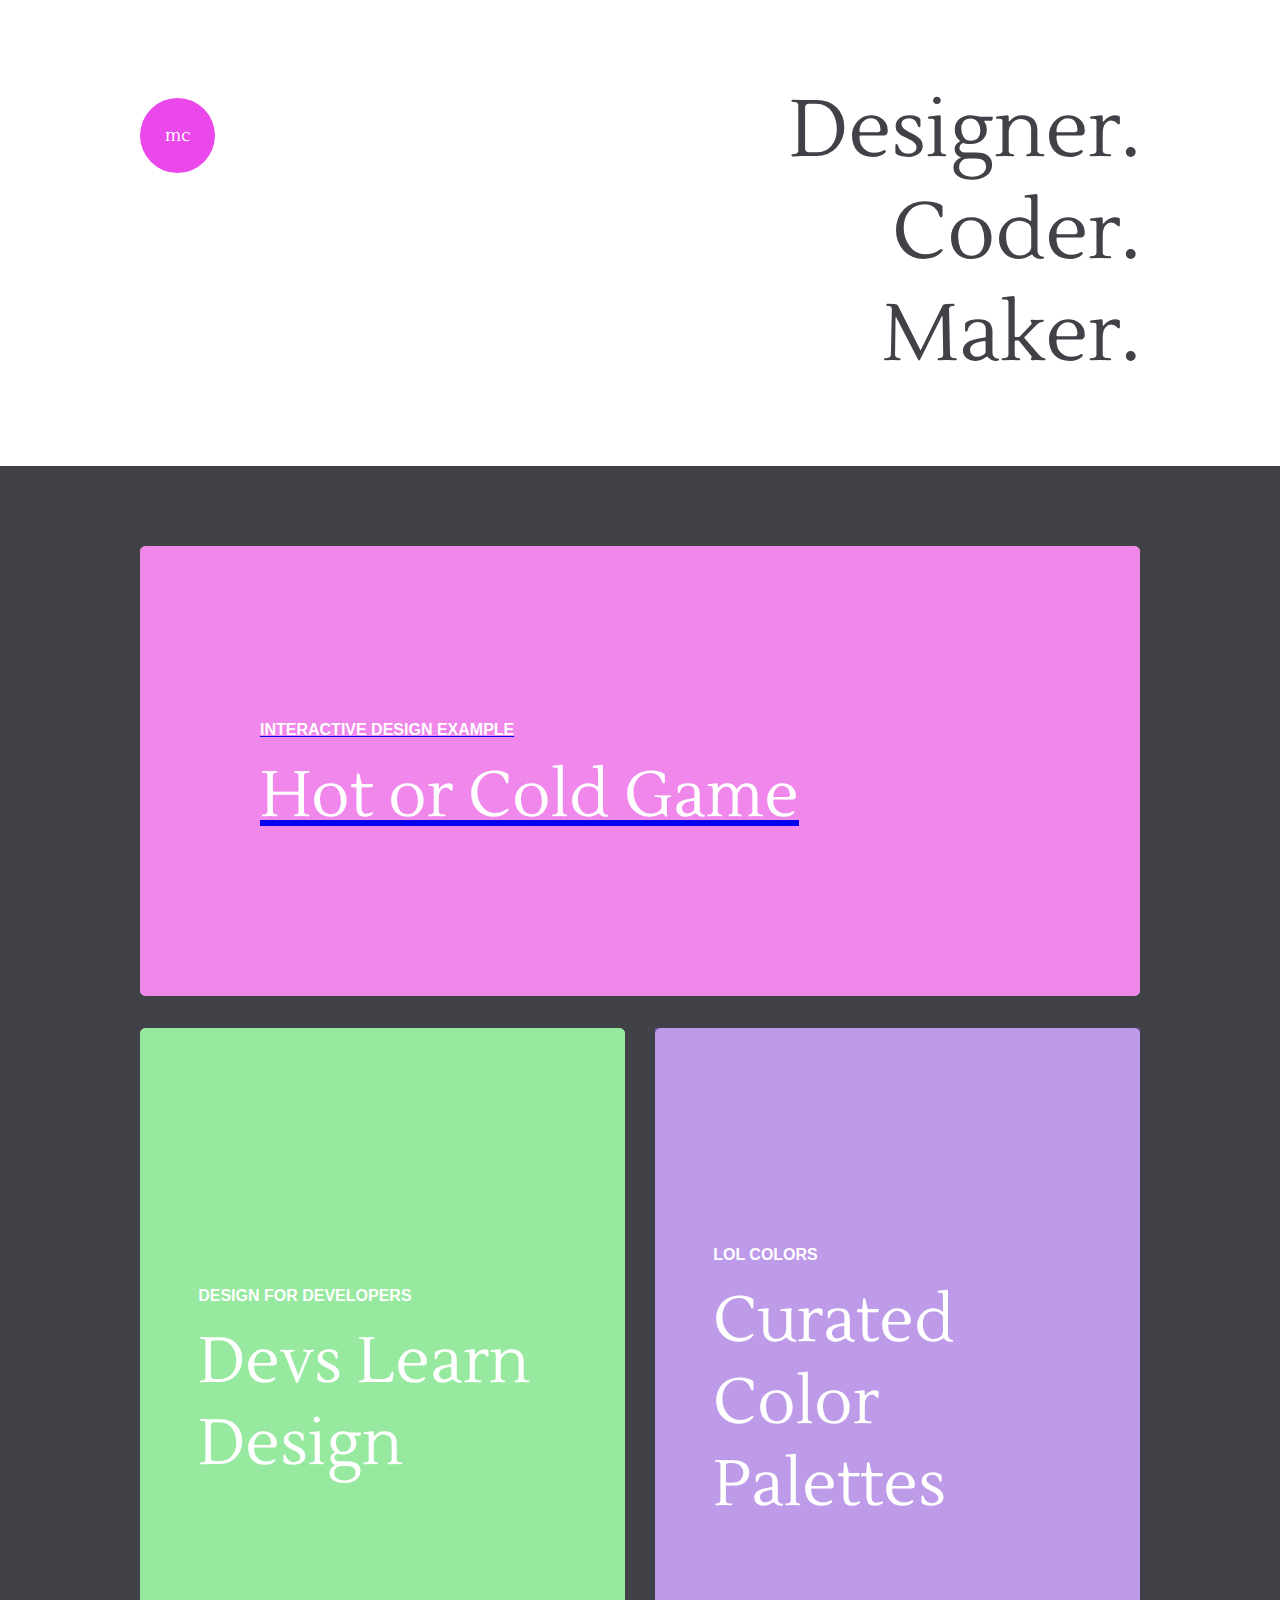
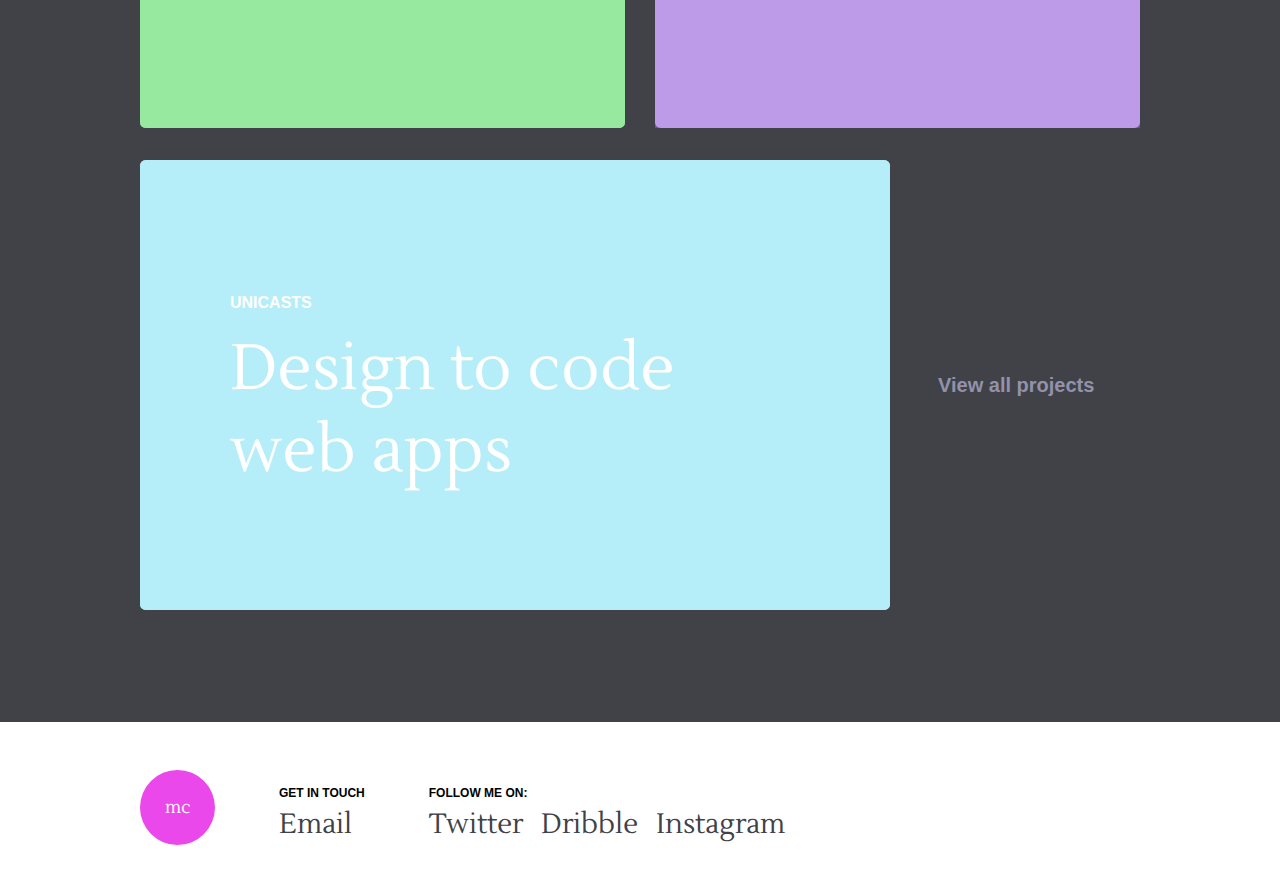
==== index.html @ 4c62e216 "Added link to hot-or-cold app" ====
<!DOCTYPE html>
<html>
    <head>
        <meta charset="utf-8">
        <title>Portfolio Design by Michael Harris</title>
        <link rel="stylesheet" href="css/normalize.css">
        <link href='https://fonts.googleapis.com/css?family=Montserrat:400,700' rel='stylesheet' type='text/css'>
        <link href='https://fonts.googleapis.com/css?family=Lustria' rel='stylesheet' type='text/css'>
        <link rel="stylesheet" href="css/styles.min.css">
    </head>
    <body>
        <section class="banner cf">
            <div class="wrapper">
                <p class="logo">
                    mc
                </p>
                <h1>Designer.<br>
                Coder.<br>
                Maker.</h1>
            </div>
        </section>
        <section class="work">
            <div class="wrapper">

                <div class="row">
                  <a href="hot-or-cold.html">
                    <div class="card card_full card_1">
                        <div class="card_inner pink">
                            <p>
                              Interactive Design Example
                            </p>
                            <h2>Hot or Cold Game</h2>
                        </div>
                    </div></a>
                </div>

                <div class="row">
                    <div class="card card_half left card_2 tall">
                        <div class="card_inner green">
                            <p>
                                Design for Developers
                            </p>
                            <h2>Devs Learn Design</h2>
                        </div>
                    </div>

                    <div class="card card_half right card_3 tall">
                        <div class="card_inner purple">
                            <p>
                                Lol Colors
                            </p>
                            <h2>Curated Color Palettes</h2>
                        </div>
                    </div>
                </div>

                <div class="row">
                    <div class="card card_third card_4">
                        <div class="card_inner blue">
                            <p>
                                Unicasts
                            </p>
                            <h2>Design to code web apps</h2>
                        </div>
                    </div>

                    <div class="view_more">
                        <a href="#">
                            <p>
                                View all projects
                            </p>
                        </a>
                    </div>
                </div>

            </div>
        </section>

        <footer>
            <div class="wrapper cf">
                <p class="logo">
                    mc
                </p>
                <ul class="cf">
                    <li>
                        <span class="title">Get in Touch</span>
                        <span class="link"><a href="#">Email</a></span>
                    </li>
                    <li>
                        <span class="title">Follow me on:</span>
                        <span class="link"><a href="#">Twitter</a> &nbsp; <a href="#">Dribble</a> &nbsp; <a href="#">Instagram</a> &nbsp;</span>
                    </li>
                </ul>
            </div>
        </footer>
    </body>
</html>
---- css/styles.min.css ----
*{box-sizing:border-box}body{font-family:"Monterrat",sans-serif;-webkit-font-smoothing:antialiased}h1,h2,h3,h4,h5,h6{font-family:"Lustria",serif;font-weight:400}.cf:before,.cf:after{content:"";display:table}.cf:after{clear:both}.wrapper{width:1000px;max-width:100%;margin:0 auto}.banner{padding:5em 0}.banner .logo{float:left}.banner h1{color:#414148;text-align:right;font-size:5em;display:inline;float:right;margin:0}.logo{background:#ea48eb;border-radius:100%;width:75px;height:75px;line-height:75px;text-align:center;color:#fff;font-size:1.1em;font-family:"Lustria"}.row{width:100%;margin-bottom:2em}.row:before,.row:after{content:"";display:table}.row:after{clear:both}.work{background-color:#414148;padding:5em 0}.work .card{background:#fff;border-radius:0.35em;height:450px;display:table;background-repeat:no-repeat}.work .card_full{width:100%}.work .card_half{width:48.5%;float:left}.work .card_third{width:75%;float:left}.work .left{margin-right:1.5%}.work .right{margin-left:1.5%}.work .tall{height:700px}.work .card_inner{display:table-cell;vertical-align:middle;height:100%;padding:1.5em 12%;color:#fff}.work .card_inner p{font-size:1em;text-transform:uppercase;font-weight:700}.work .card_inner h2{font-size:4em;margin:0}.work .pink,.work .green,.work .puprle,.work .blue{border-radius:0.35em}.work .pink{background-color:rgba(230,56,222,0.6)}.work .green{background-color:rgba(80,218,93,0.6)}.work .purple{background-color:rgba(145,89,219,0.6)}.work .blue{background-color:rgba(131,226,245,0.6)}.work .view_more{width:25%;float:left;height:450px;padding-left:3em}.work .view_more p{font-size:1.25em;font-weight:700;line-height:450px;margin:0;color:#9292ab}.work .view_more a{text-decoration:none}.work .view_more a:hover p{color:#ea48eb}footer{padding:3em 0}footer .logo{float:left;margin:0}footer ul{list-style:none;margin:0;padding-top:1em}footer ul li{display:inline;float:left;margin-left:4em}footer ul li .title{text-transform:uppercase;font-weight:700;font-size:0.75em;display:block;padding-bottom:0.5em}footer ul li .link{font-family:"Lustria";font-size:1.75em}footer ul li .link a{color:#414148;text-decoration:none}footer ul li .link a:hover{color:#ea48eb}
/*# sourceMappingURL=styles.min.css.map */
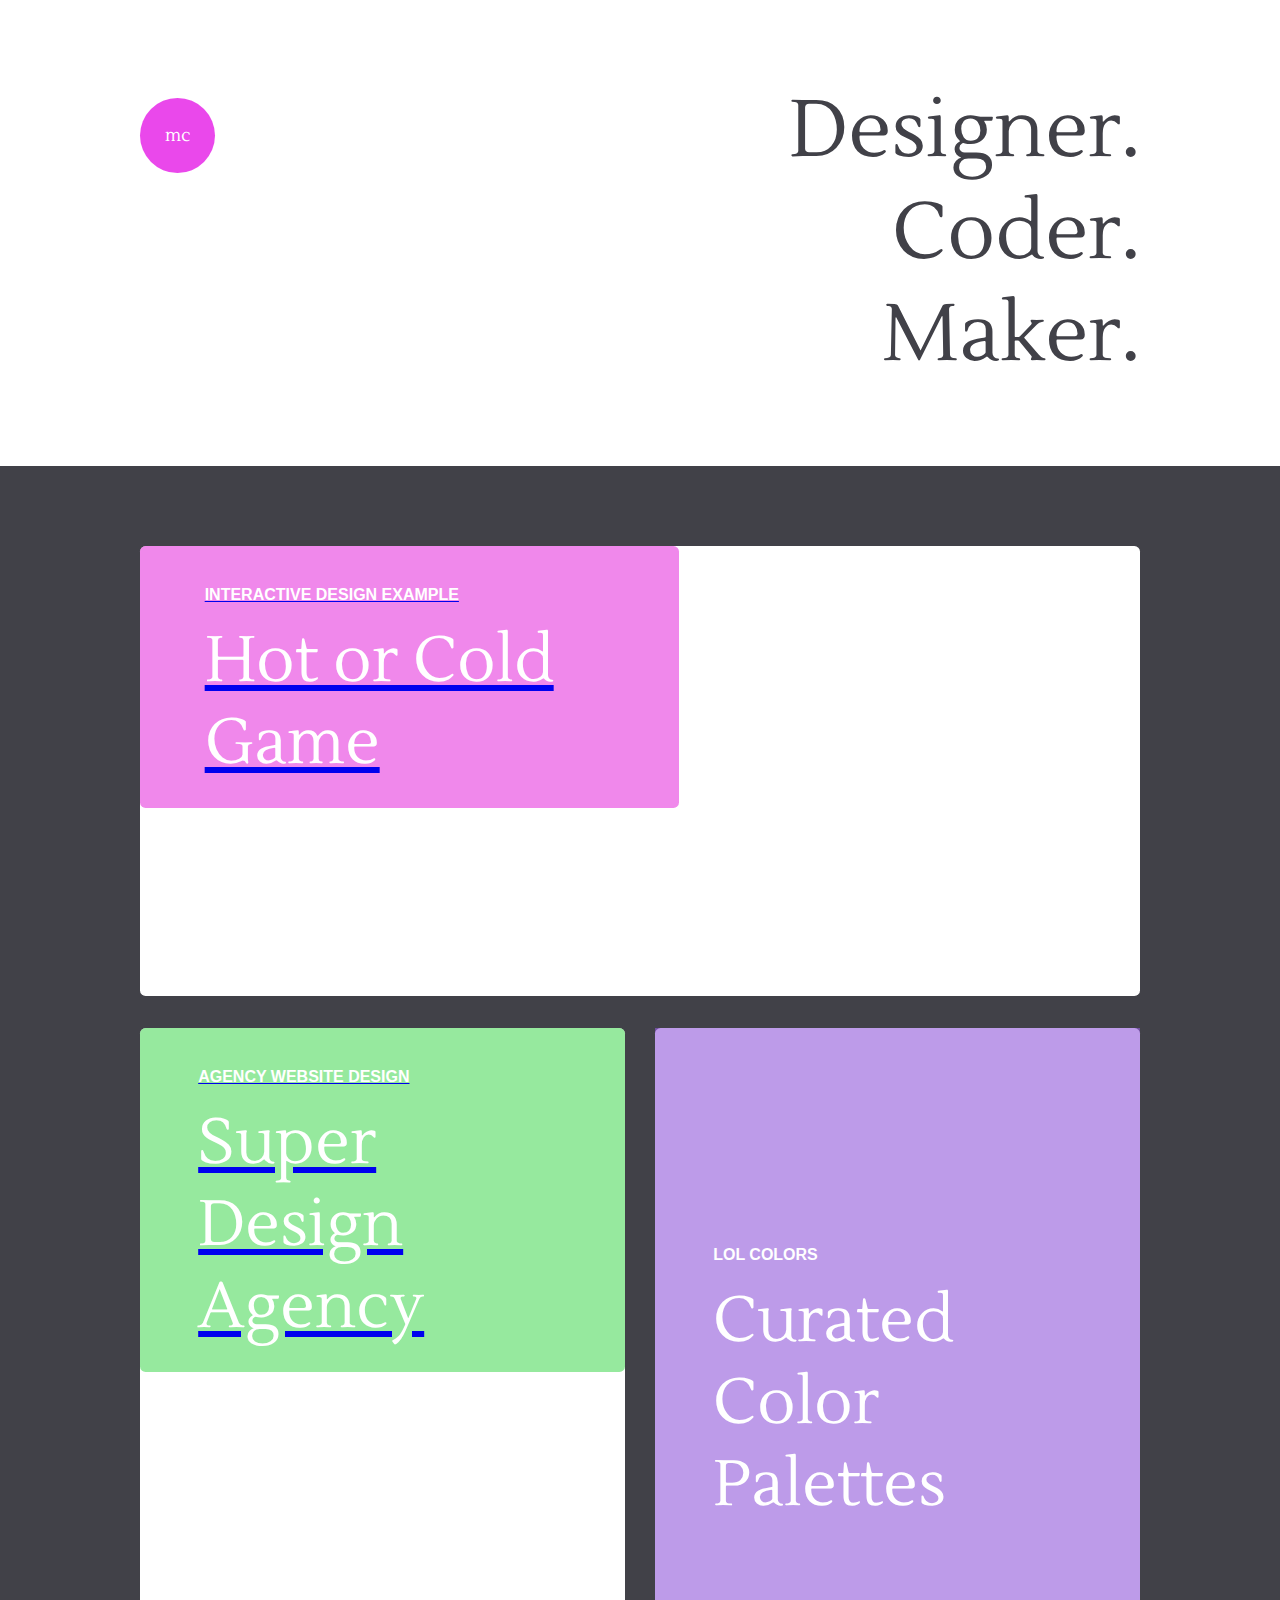
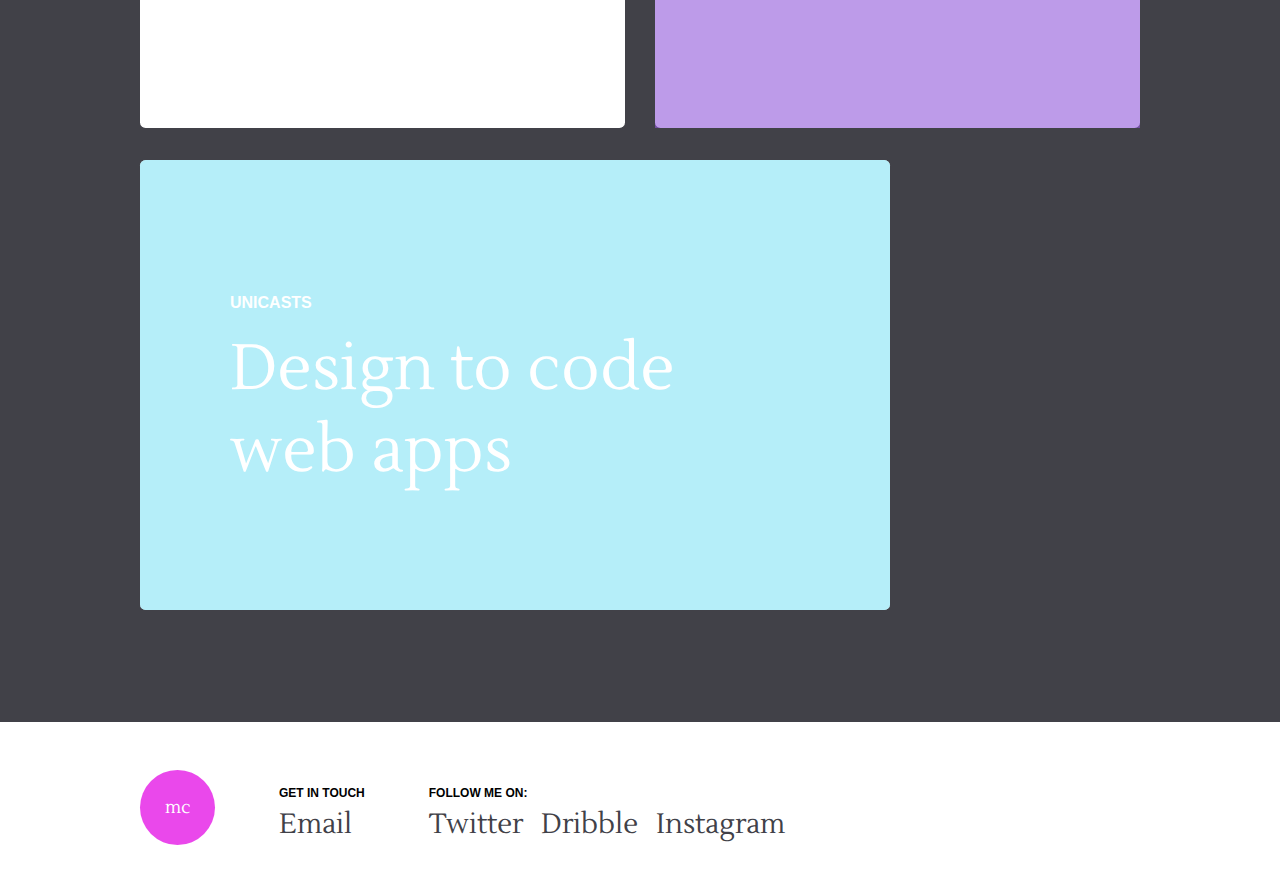
==== commit 667b6461: "Added styles and angecy project" ====
--- a/index.html
+++ b/index.html
@@ -23,25 +23,28 @@
             <div class="wrapper">
 
                 <div class="row">
-                  <a href="hot-or-cold.html">
-                    <div class="card card_full card_1">
-                        <div class="card_inner pink">
-                            <p>
-                              Interactive Design Example
-                            </p>
-                            <h2>Hot or Cold Game</h2>
-                        </div>
-                    </div></a>
+                  <div class="card card_full card_1">
+                    <a href="hot-or-cold.html">
+                      <div class="card_inner pink">
+                          <p>
+                            Interactive Design Example
+                          </p>
+                          <h2>Hot or Cold Game</h2>
+                      </div>
+                    </a>
+                  </div>
                 </div>
 
                 <div class="row">
                     <div class="card card_half left card_2 tall">
-                        <div class="card_inner green">
-                            <p>
-                                Design for Developers
-                            </p>
-                            <h2>Devs Learn Design</h2>
-                        </div>
+                        <a href="agency.html">
+                          <div class="card_inner green">
+                              <p>
+                                  Agency website design
+                              </p>
+                              <h2>Super Design Agency</h2>
+                          </div>
+                        </a>
                     </div>
 
                     <div class="card card_half right card_3 tall">
@@ -64,13 +67,13 @@
                         </div>
                     </div>
 
-                    <div class="view_more">
+                    <!-- <div class="view_more">
                         <a href="#">
                             <p>
                                 View all projects
                             </p>
                         </a>
-                    </div>
+                    </div> -->
                 </div>
 
             </div>
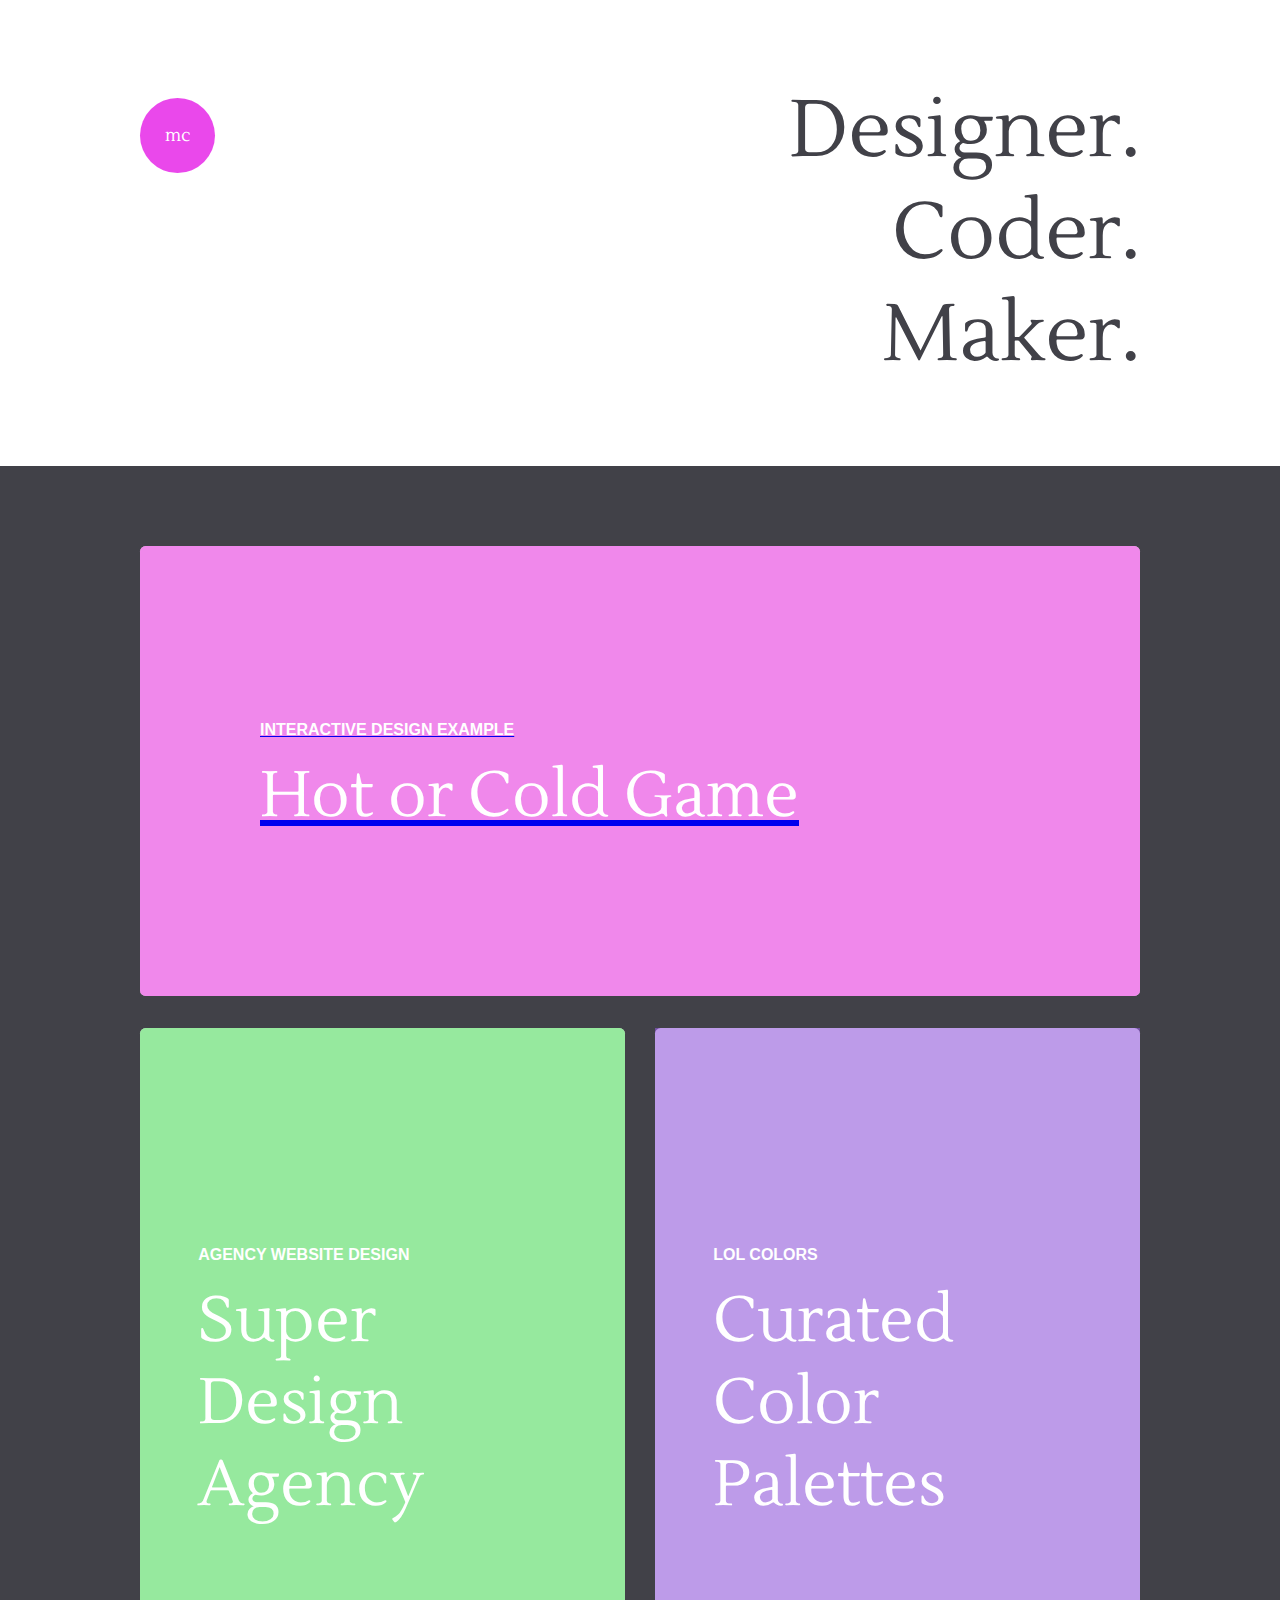
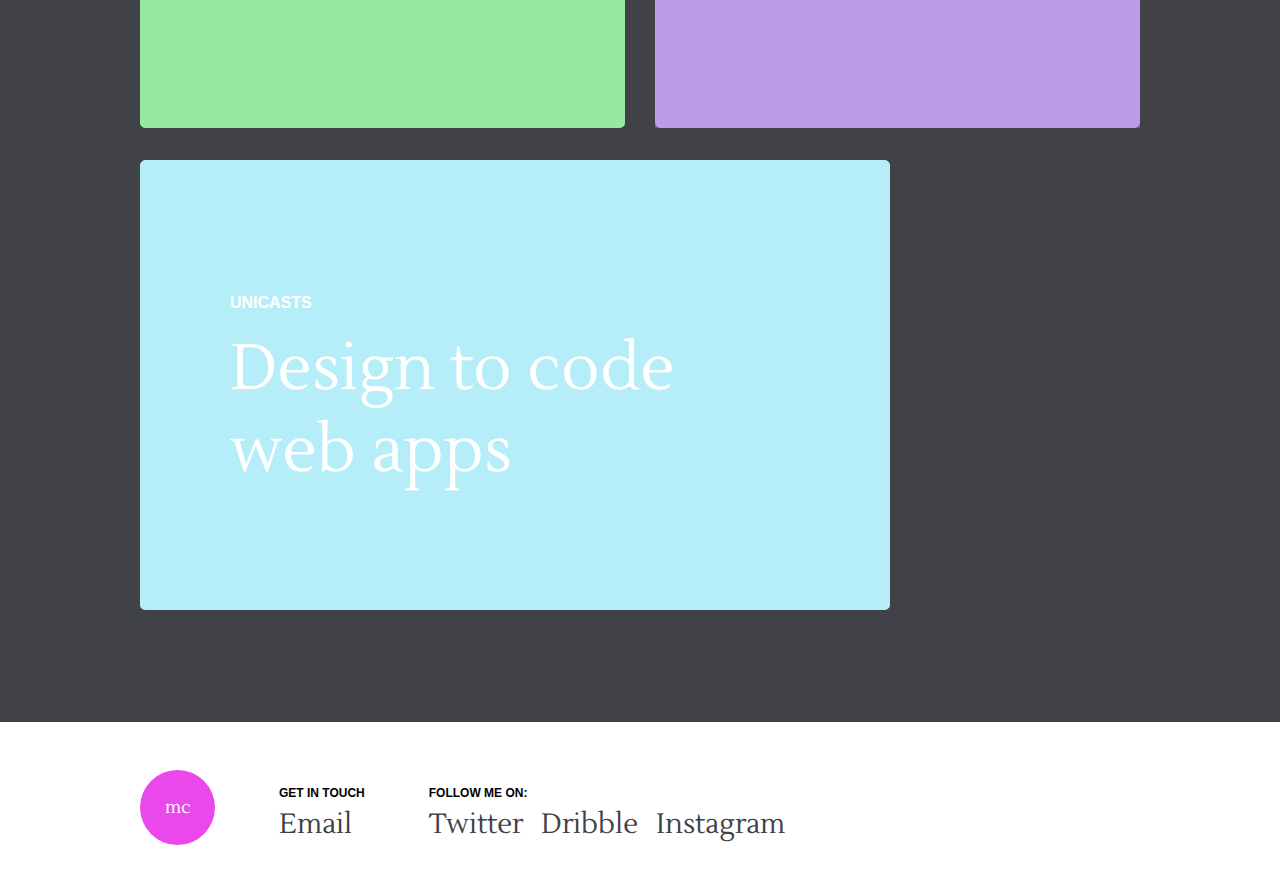
==== commit 984f6835: "bug fixs" ====
--- a/index.html
+++ b/index.html
@@ -23,29 +23,29 @@
             <div class="wrapper">
 
                 <div class="row">
-                  <div class="card card_full card_1">
-                    <a href="hot-or-cold.html">
+                  <a href="hot-or-cold.html">
+                    <div class="card card_full card_1">
                       <div class="card_inner pink">
                           <p>
                             Interactive Design Example
                           </p>
                           <h2>Hot or Cold Game</h2>
                       </div>
-                    </a>
-                  </div>
+                    </div>
+                  </a>
                 </div>
 
                 <div class="row">
+                  <a href="agency.html">
                     <div class="card card_half left card_2 tall">
-                        <a href="agency.html">
                           <div class="card_inner green">
                               <p>
                                   Agency website design
                               </p>
                               <h2>Super Design Agency</h2>
                           </div>
-                        </a>
                     </div>
+                  </a>
 
                     <div class="card card_half right card_3 tall">
                         <div class="card_inner purple">
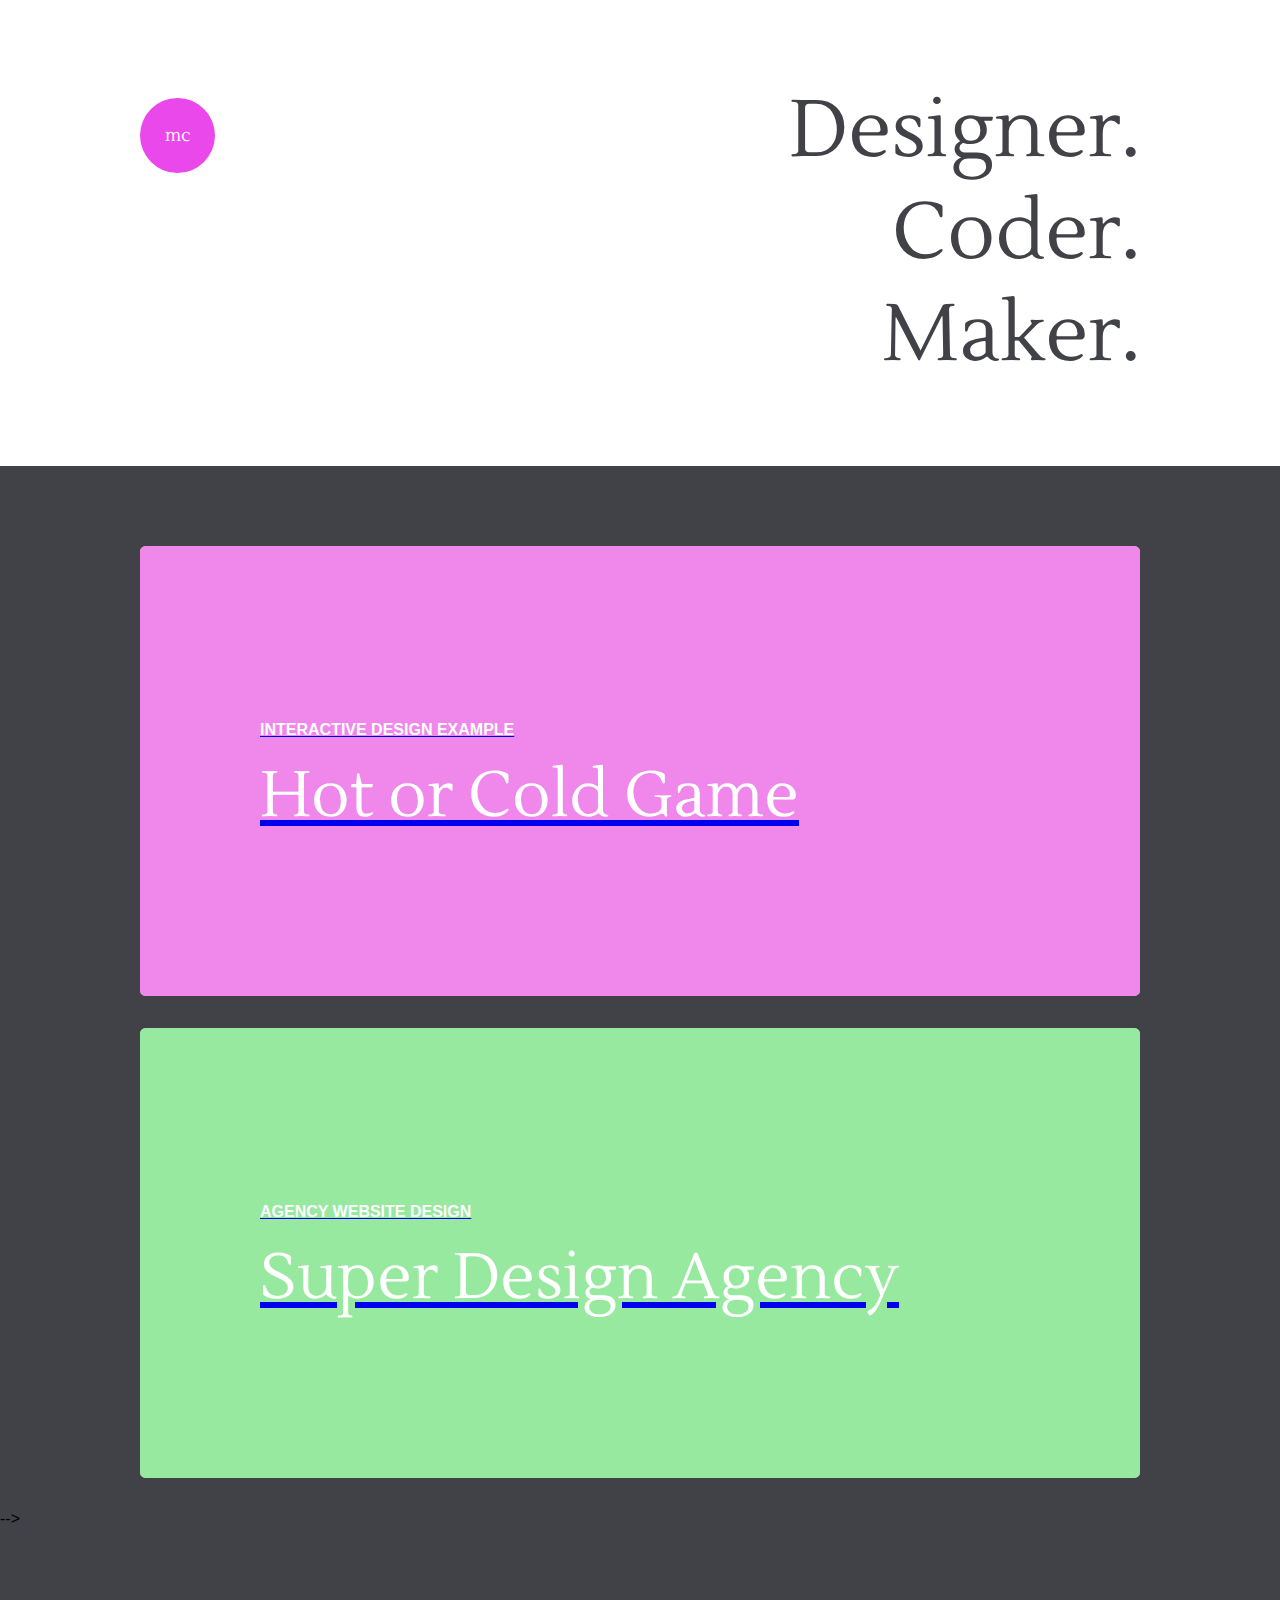
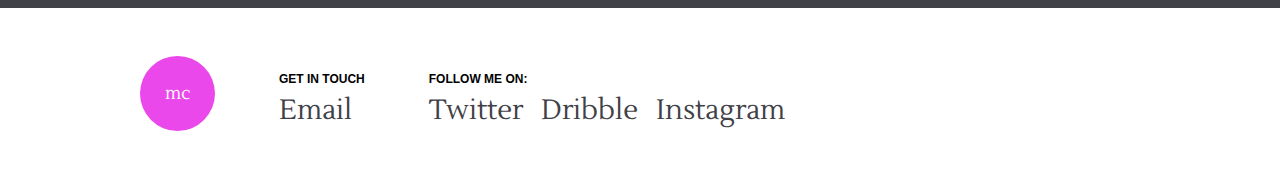
==== commit d0b48671: "Fixed some style bugs" ====
--- a/index.html
+++ b/index.html
@@ -37,7 +37,7 @@
 
                 <div class="row">
                   <a href="agency.html">
-                    <div class="card card_half left card_2 tall">
+                    <div class="card card_full left card_2">
                           <div class="card_inner green">
                               <p>
                                   Agency website design
@@ -47,17 +47,17 @@
                     </div>
                   </a>
 
-                    <div class="card card_half right card_3 tall">
+                    <!-- <div class="card card_half right card_3 tall">
                         <div class="card_inner purple">
                             <p>
                                 Lol Colors
                             </p>
                             <h2>Curated Color Palettes</h2>
                         </div>
-                    </div>
+                    </div> -->
                 </div>
 
-                <div class="row">
+                <!-- <div class="row">
                     <div class="card card_third card_4">
                         <div class="card_inner blue">
                             <p>
@@ -74,7 +74,7 @@
                             </p>
                         </a>
                     </div> -->
-                </div>
+                </div> -->
 
             </div>
         </section>
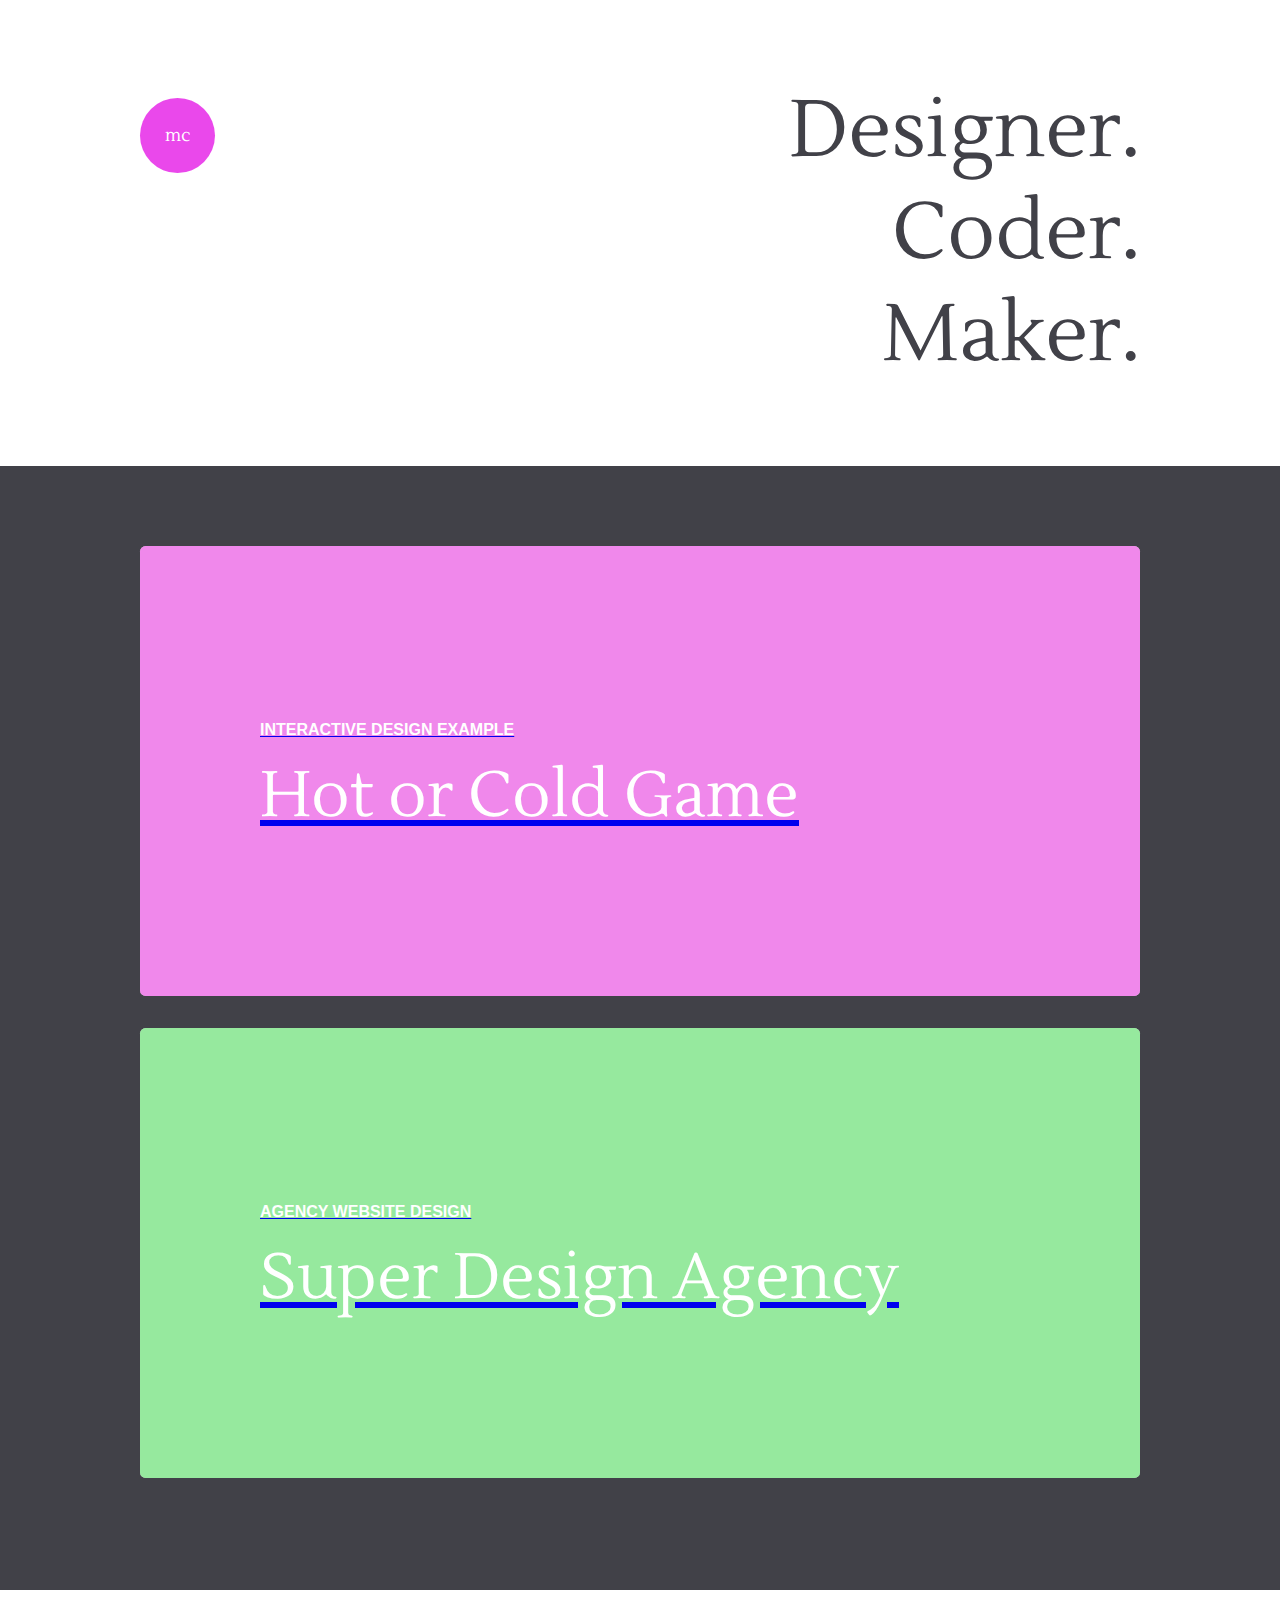
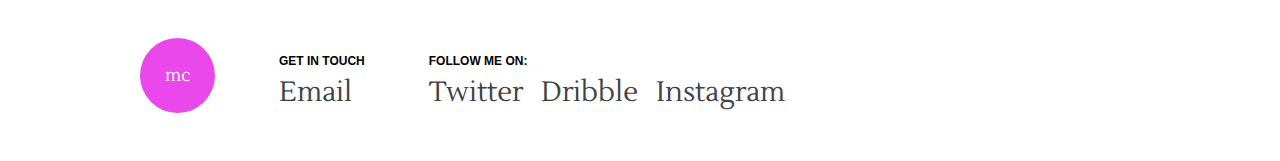
==== commit b53c690e: "bug fix 0.0.2 - html" ====
--- a/index.html
+++ b/index.html
@@ -67,13 +67,13 @@
                         </div>
                     </div>
 
-                    <!-- <div class="view_more">
+                     <div class="view_more">
                         <a href="#">
                             <p>
                                 View all projects
                             </p>
                         </a>
-                    </div> -->
+                    </div>
                 </div> -->
 
             </div>
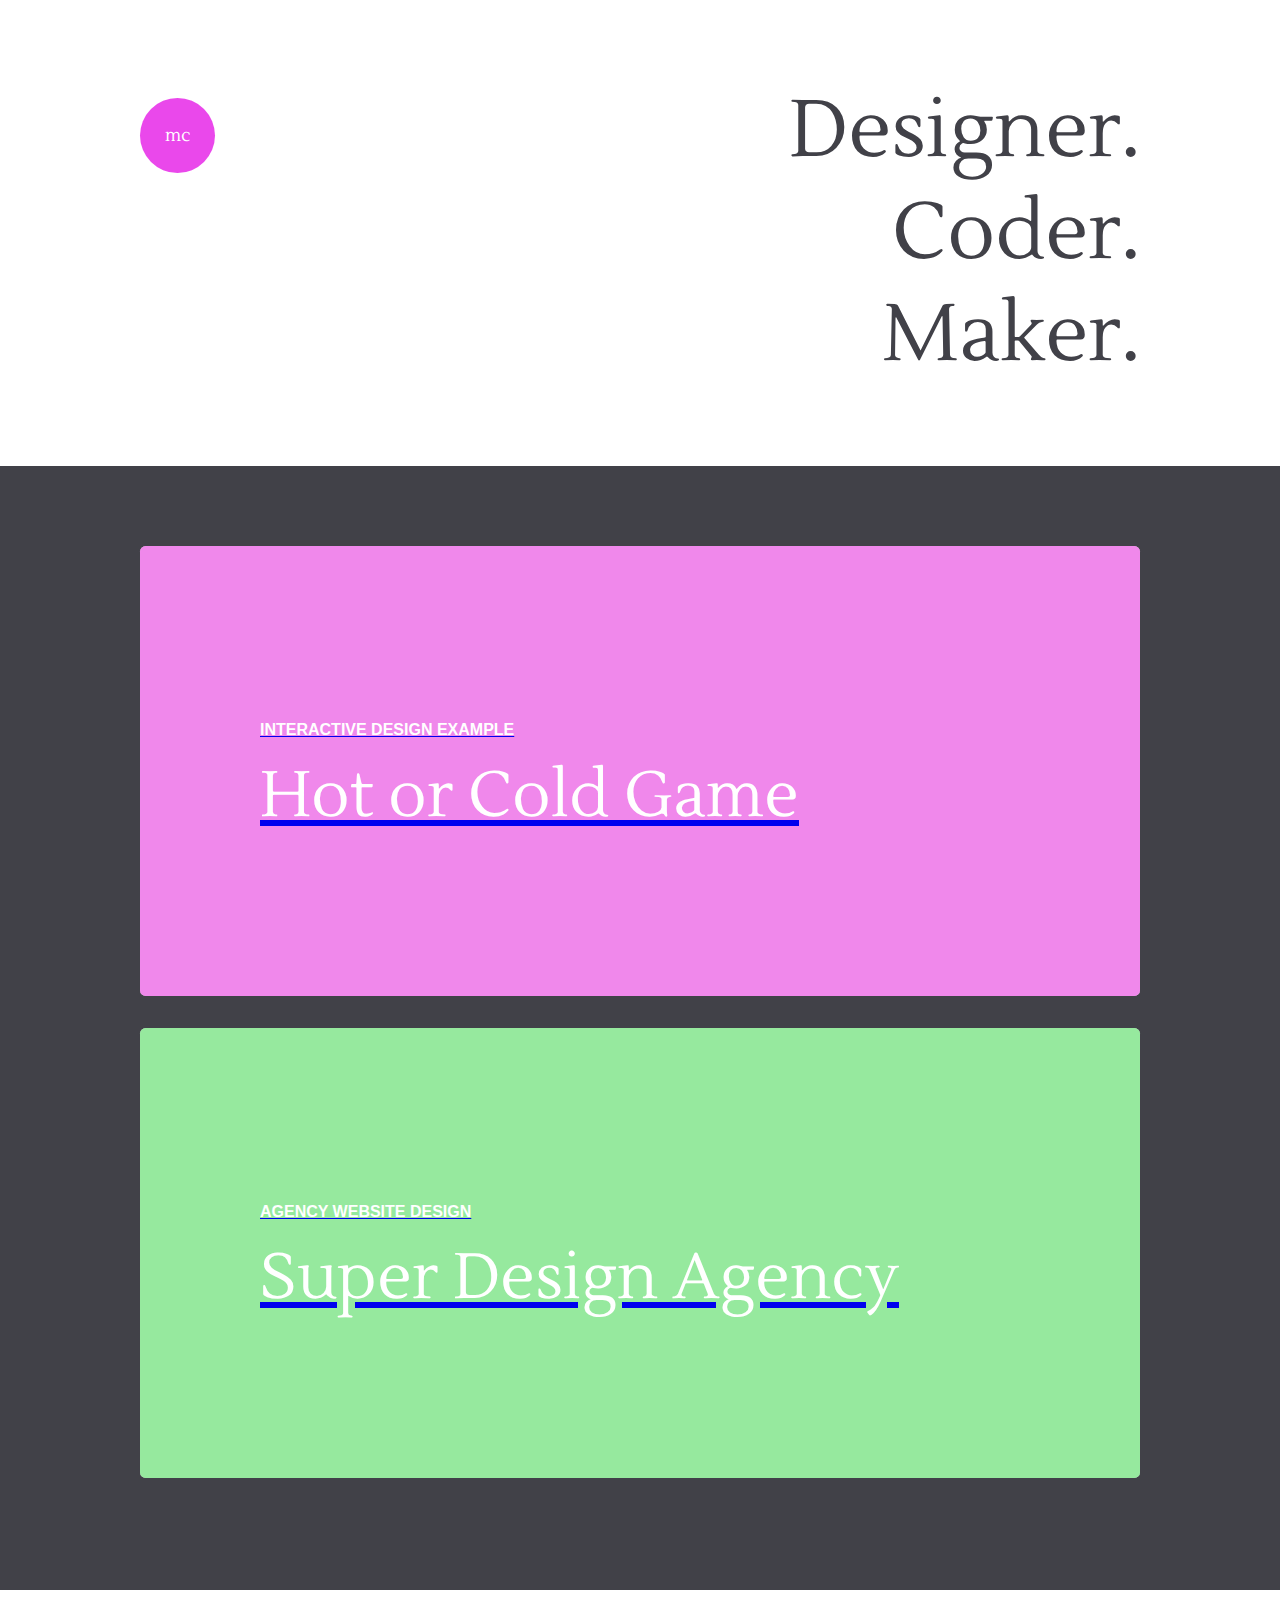
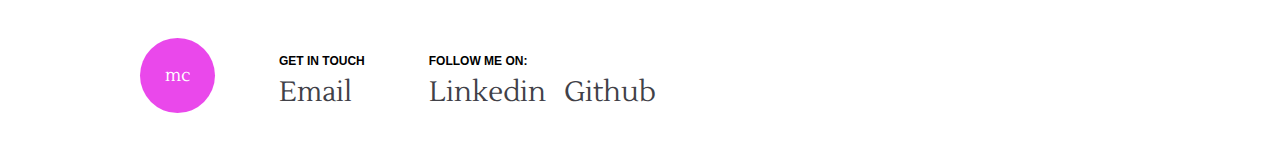
==== commit 667a41a1: "Placed my social network info in and fixed a bug in the html." ====
--- a/index.html
+++ b/index.html
@@ -87,11 +87,11 @@
                 <ul class="cf">
                     <li>
                         <span class="title">Get in Touch</span>
-                        <span class="link"><a href="#">Email</a></span>
+                        <span class="link"><a href="mailto:harris_michael2@bah.com" target="_top">Email</a></span>
                     </li>
                     <li>
                         <span class="title">Follow me on:</span>
-                        <span class="link"><a href="#">Twitter</a> &nbsp; <a href="#">Dribble</a> &nbsp; <a href="#">Instagram</a> &nbsp;</span>
+                        <span class="link"><a href="https://www.linkedin.com/in/michaelharrisj">Linkedin</a> &nbsp; <a href="https://github.com/jammin804">Github</a> &nbsp;</span>
                     </li>
                 </ul>
             </div>
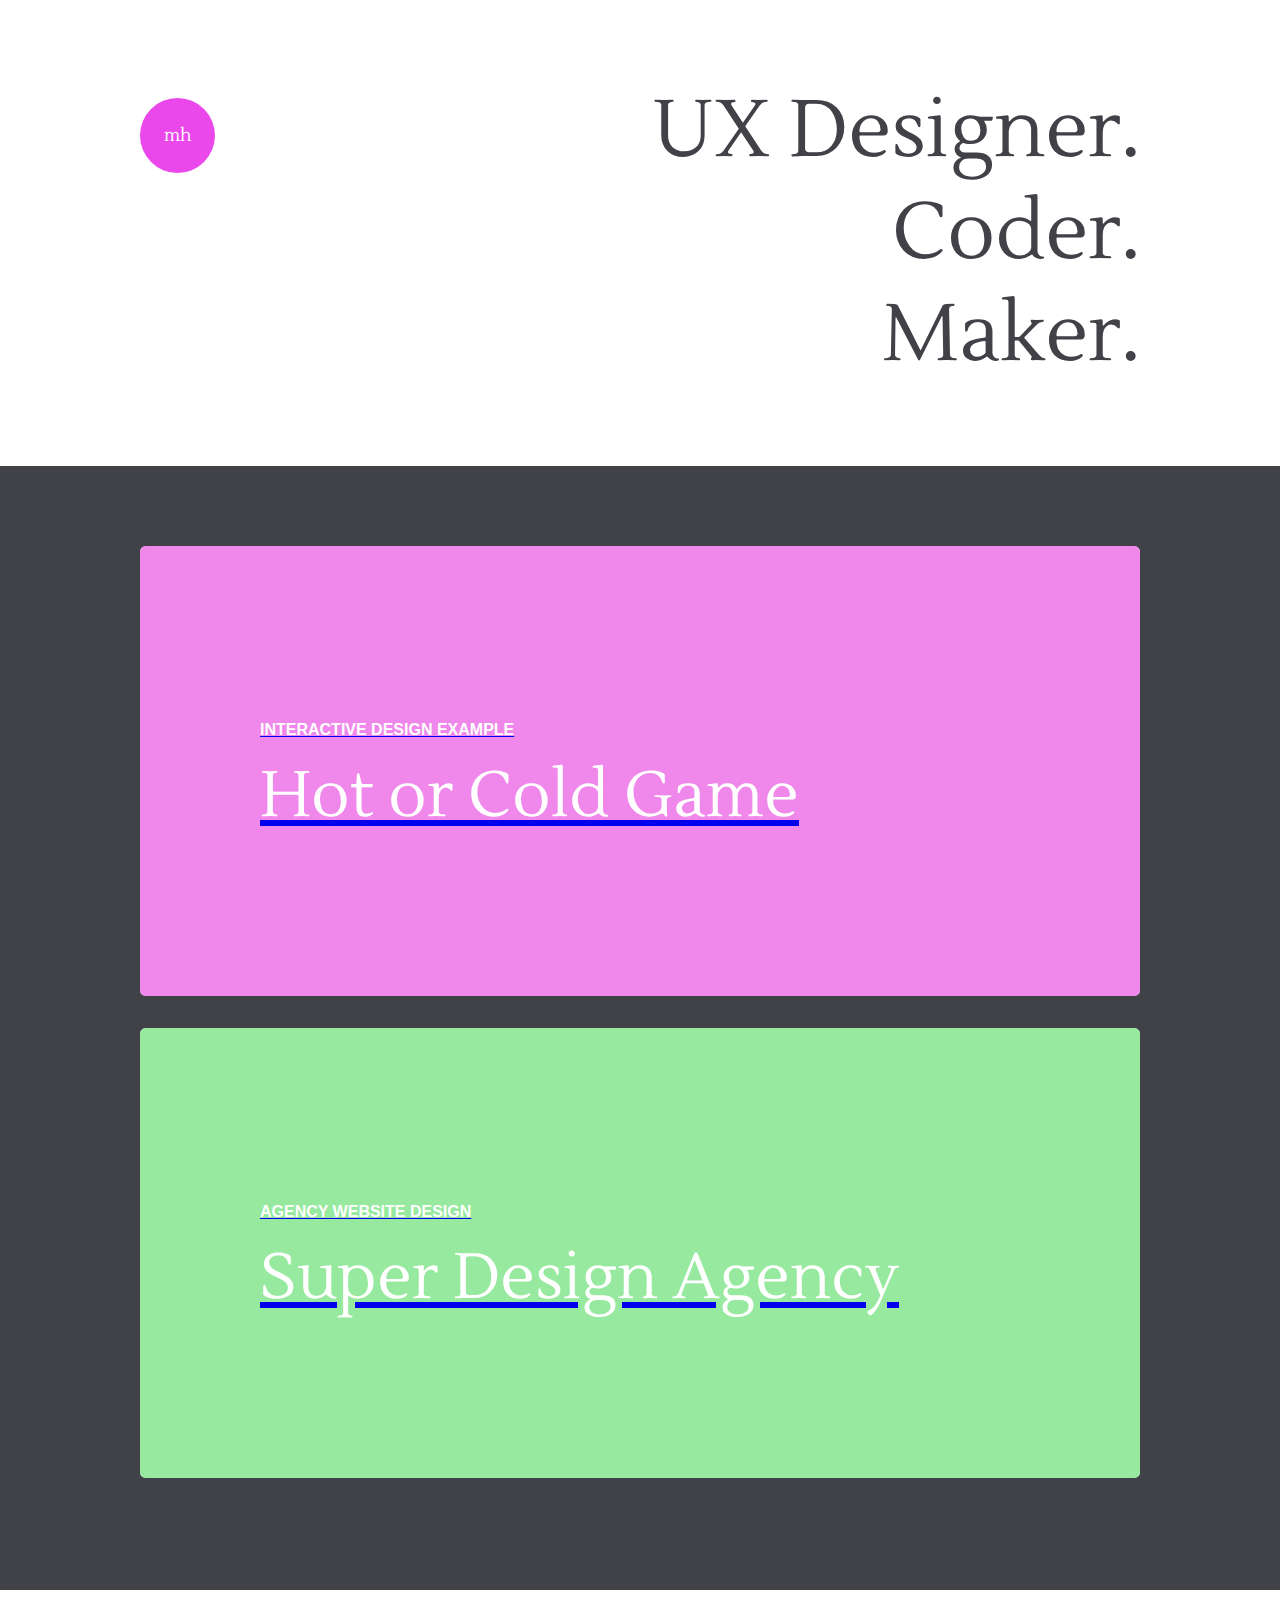
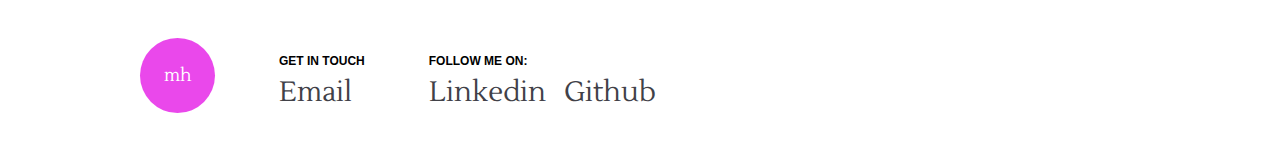
==== commit 315c1bcf: "Change logo and header text" ====
--- a/index.html
+++ b/index.html
@@ -12,9 +12,9 @@
         <section class="banner cf">
             <div class="wrapper">
                 <p class="logo">
-                    mc
+                    mh
                 </p>
-                <h1>Designer.<br>
+                <h1>UX Designer.<br>
                 Coder.<br>
                 Maker.</h1>
             </div>
@@ -82,7 +82,7 @@
         <footer>
             <div class="wrapper cf">
                 <p class="logo">
-                    mc
+                    mh
                 </p>
                 <ul class="cf">
                     <li>
